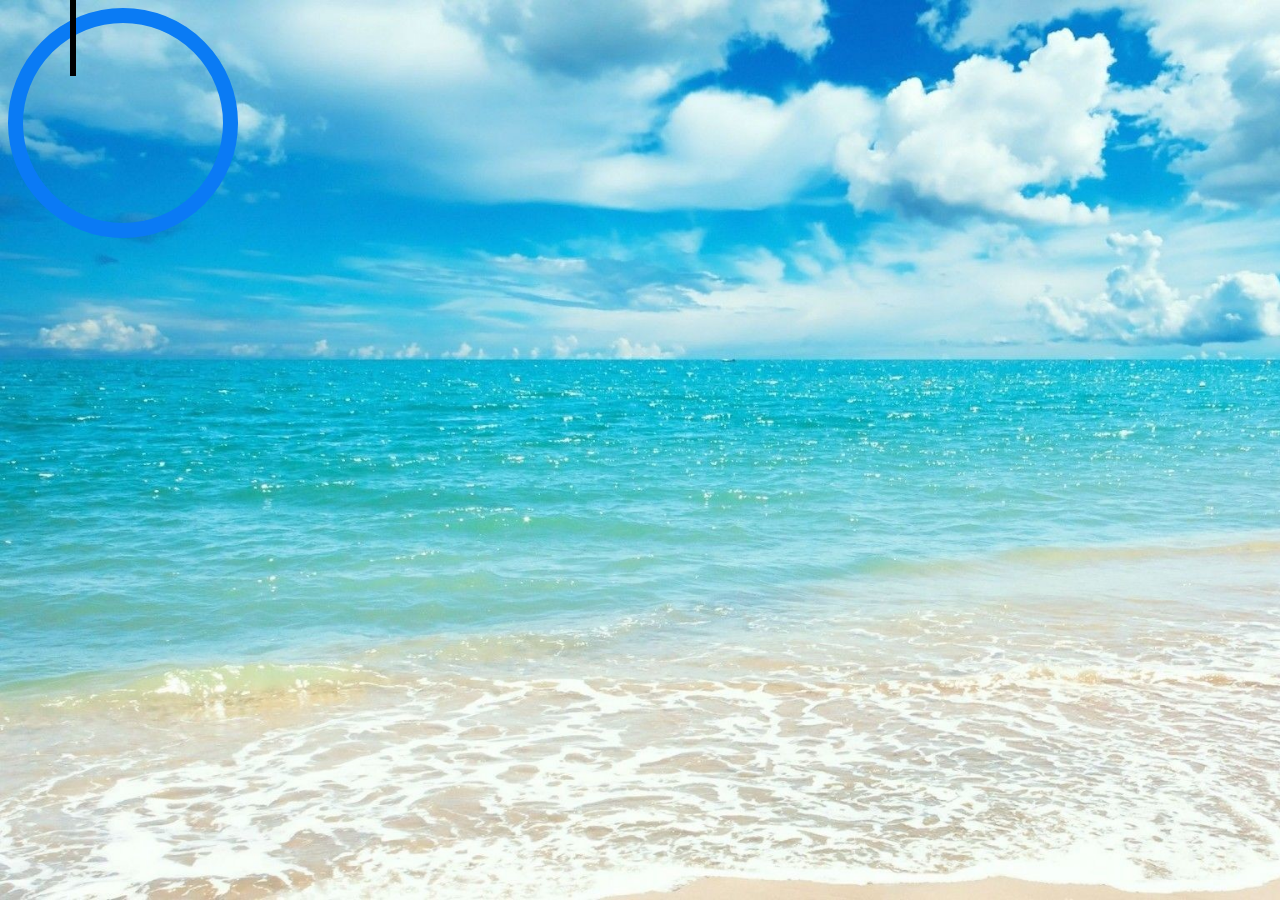
==== MovingClock/index.html @ f2018ac7 "changed file name and added css styling to the clock circle" ====
<!DOCTYPE html>
<html lang="en">
<head>
    <meta charset="UTF-8">
    <meta name="viewport" content="width=device-width, initial-scale=1.0">
    <link rel="stylesheet" href="clockIndex.css">
    <title>Clock</title>

</head>
<body>
    <div id="clock-parent">
        <div id="clock">
            <div class="hand" id="hour-hand"></div>
            <div class="hand" id="minute-hand"></div>
            <div class="hand" id="second-hand"></div>
        </div>
    </div>

    <script src="clockScript.js"></script>
</body>
</html>
---- MovingClock/clockIndex.css ----
body {
    background-image: url('summerBackground.jpg');
    background-repeat: no-repeat;
    background-attachment: fixed;
    background-size: cover;
    align-items: center;
    display: flex;

    
}
#clock-parent{
     border-radius: 50%;
     border-width: 15px;
     border-color: rgb(10, 123, 244);
     width: 200px;
     height: 200px;
     border-style: solid;
     transition-property: transform border-color;
     transition-timing-function: ease;
     transition-duration: 4s;
    
   
    
}
 #clock-parent:hover{
    transform: rotate(1turn);
    border-color:rgb(93, 163, 238) ;
}
#hour-hand {
    width: 50%;
    height: 6px;
    background: black;
    transform: rotate(90deg);


}
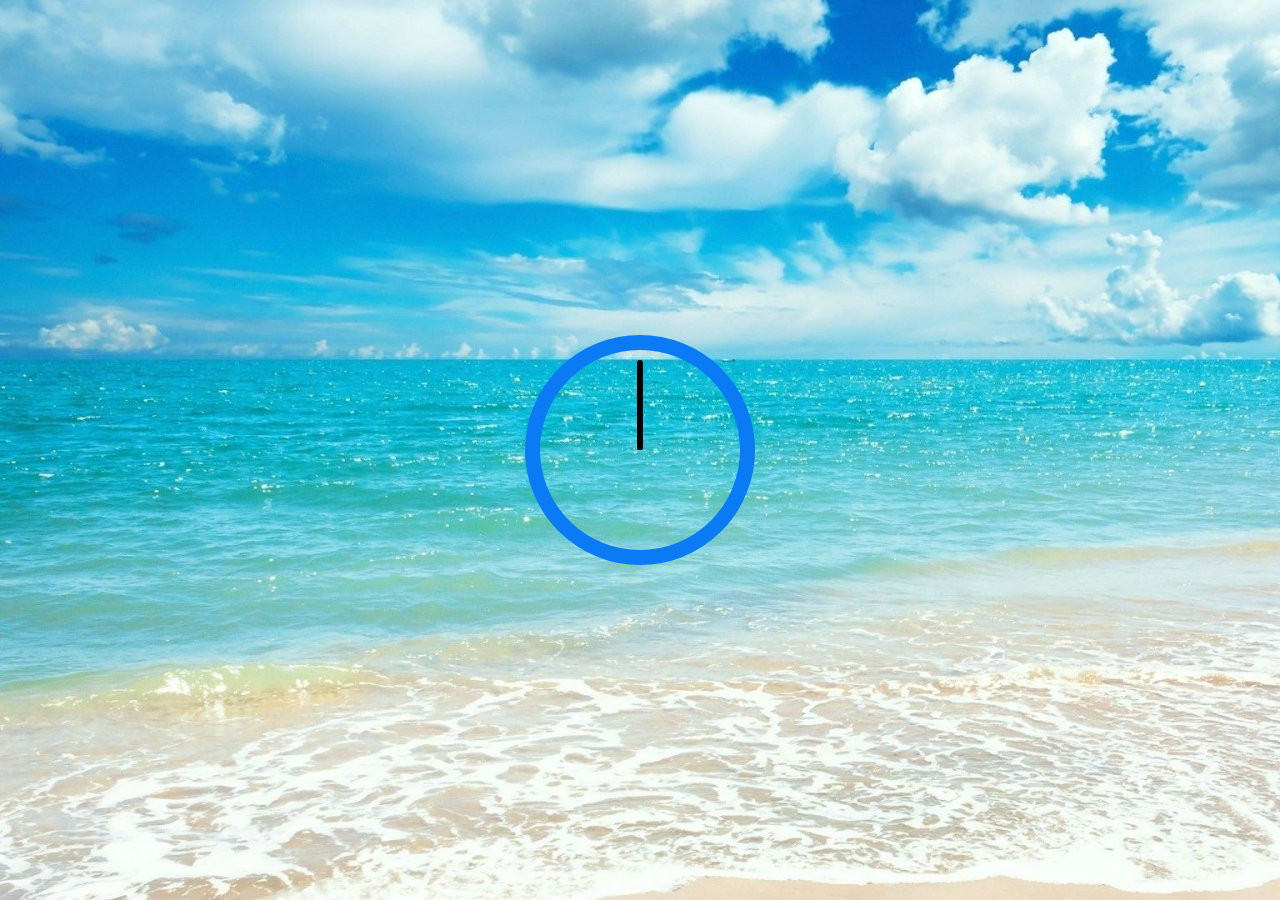
==== commit 7680a93c: "fixed the clock hand and working on javascript  to make the hands move according to the time" ====
--- a/MovingClock/index.html
+++ b/MovingClock/index.html
@@ -8,13 +8,12 @@
 
 </head>
 <body>
-    <div id="clock-parent">
-        <div id="clock">
+    
+        <div id="clock-parent">
             <div class="hand" id="hour-hand"></div>
             <div class="hand" id="minute-hand"></div>
             <div class="hand" id="second-hand"></div>
         </div>
-    </div>
 
     <script src="clockScript.js"></script>
 </body>
--- a/MovingClock/clockIndex.css
+++ b/MovingClock/clockIndex.css
@@ -1,36 +1,52 @@
+/* 1. Tell the body to center the clock on the screen */
 body {
     background-image: url('summerBackground.jpg');
     background-repeat: no-repeat;
     background-attachment: fixed;
     background-size: cover;
+    
+    /* Center anything inside the body  perfectly */
+    display: flex;
+    justify-content: center;
     align-items: center;
-    display: flex;
+    height: 100vh; /* Takes up 100% of the screen height */
+    margin: 0;
+}
 
-    
-}
-#clock-parent{
+/* 2. Your Clock Face Container */
+#clock-parent {
+     position: relative; /* 🌟 CRUCIAL: This anchors the absolute hands inside the circle */
      border-radius: 50%;
-     border-width: 15px;
-     border-color: rgb(10, 123, 244);
+     border: 15px solid rgb(10, 123, 244);
      width: 200px;
      height: 200px;
-     border-style: solid;
-     transition-property: transform border-color;
-     transition-timing-function: ease;
-     transition-duration: 4s;
-    
-   
-    
+     transition: border-color 4s ease;
 }
- #clock-parent:hover{
-    transform: rotate(1turn);
-    border-color:rgb(93, 163, 238) ;
+
+#clock-parent:hover {
+    border-color: rgb(93, 163, 238);
 }
+
+/* 3. The Shared Hand Positioning */
+.hand {
+    position: absolute;
+    bottom: 50%; 
+    width:6px;
+    left: 50%;   
+    transform-origin: bottom; 
+     margin-left: -3px; /* Centers the 6px width perfectly */
+    background: black;
+    border-radius: 15px;
+}
+
+/* 4. The Specific Hour Hand Dimensions */
 #hour-hand {
-    width: 50%;
-    height: 6px;
-    background: black;
-    transform: rotate(90deg);
-
-
+    height: 70px;
+}
+#second-hand {
+     height: 90px;
+}
+#minute-hand {
+    height: 80px;
+    transition: transform 0.05s cubic-bezier(0.1, 2.7, 0.58, 1);
 }
